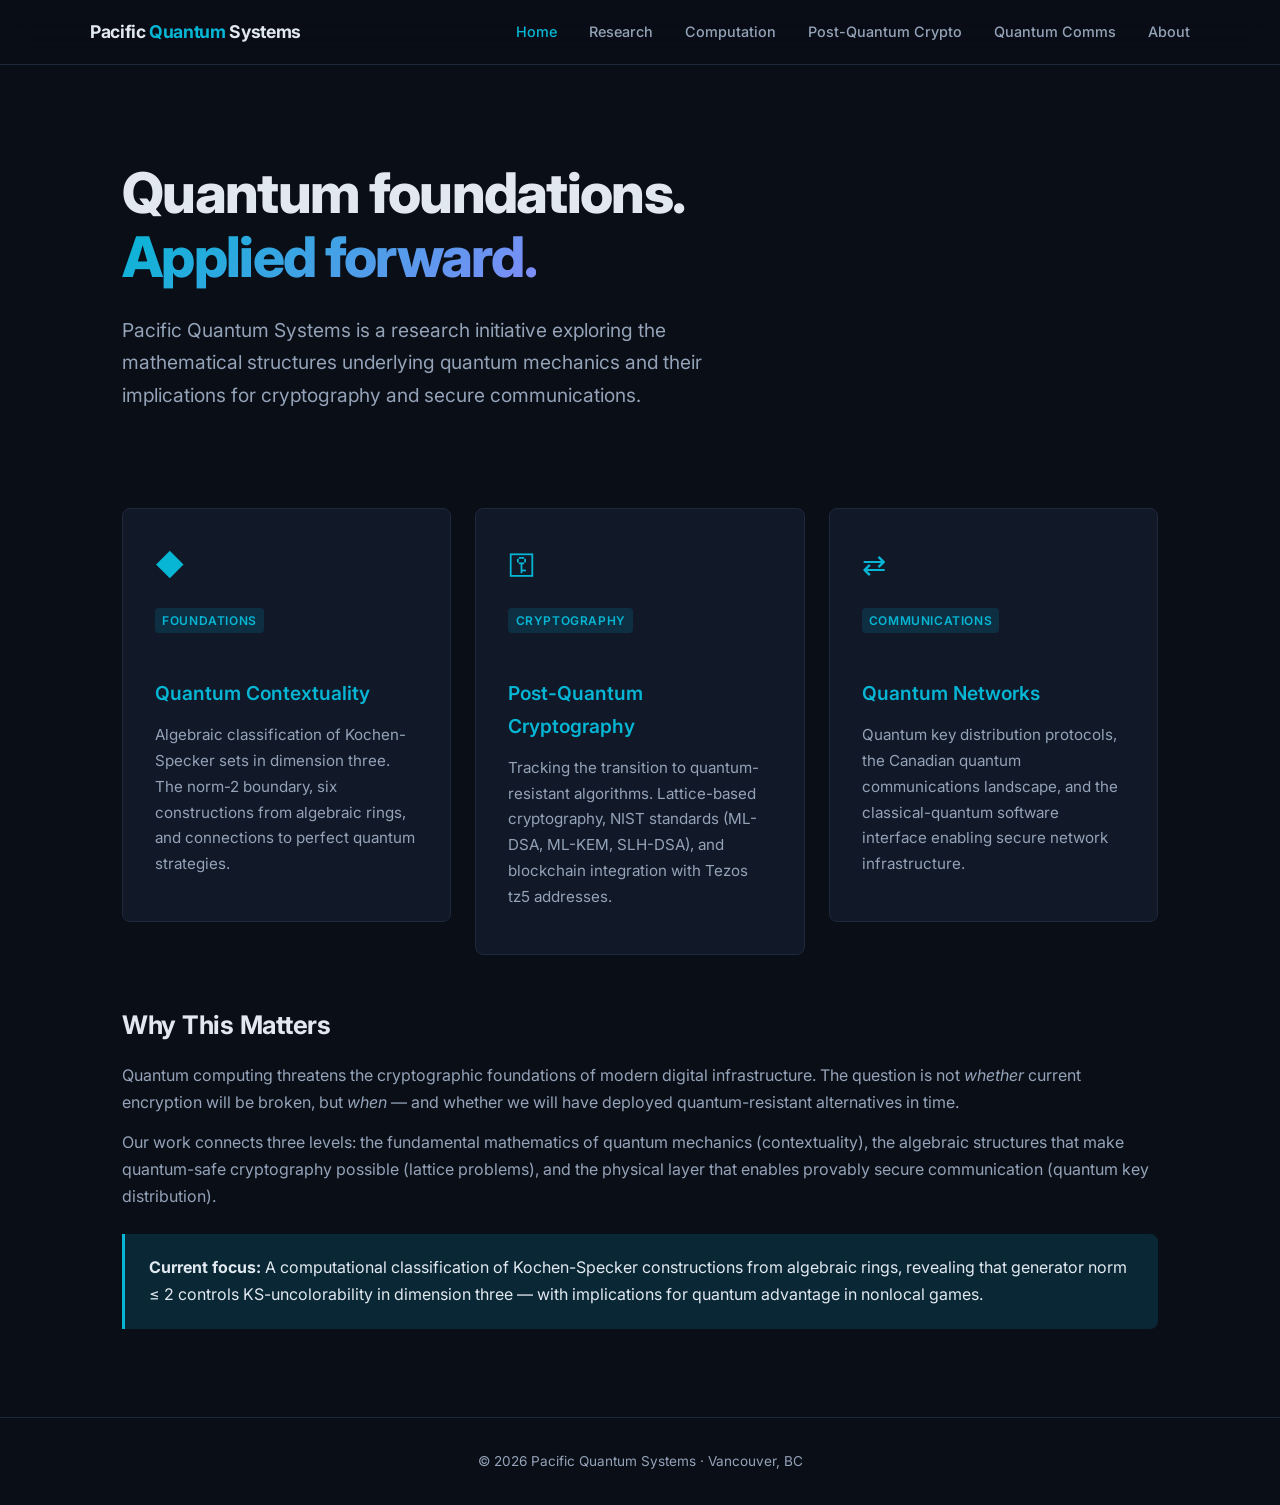
==== index.html @ 531f08da "Initial site: Pacific Quantum Systems" ====
<!DOCTYPE html>
<html lang="en">
<head>
  <meta charset="UTF-8">
  <meta name="viewport" content="width=device-width, initial-scale=1.0">
  <title>Pacific Quantum Systems</title>
  <meta name="description" content="Research at the intersection of quantum foundations, post-quantum cryptography, and quantum communications.">
  <link rel="preconnect" href="https://fonts.googleapis.com">
  <link href="https://fonts.googleapis.com/css2?family=Inter:wght@400;500;600;700;800&family=JetBrains+Mono:wght@400;500&display=swap" rel="stylesheet">
  <link rel="stylesheet" href="css/style.css">
</head>
<body>

<nav>
  <div class="nav-inner">
    <a href="index.html" class="logo">Pacific <span>Quantum</span> Systems</a>
    <button class="menu-toggle" onclick="document.querySelector('nav ul').classList.toggle('open')">&#9776;</button>
    <ul>
      <li><a href="index.html" class="active">Home</a></li>
      <li><a href="research.html">Research</a></li>
      <li><a href="computational.html">Computation</a></li>
      <li><a href="pqc.html">Post-Quantum Crypto</a></li>
      <li><a href="quantum-comms.html">Quantum Comms</a></li>
      <li><a href="about.html">About</a></li>
    </ul>
  </div>
</nav>

<section class="hero">
  <h1>Quantum foundations.<br><span class="highlight">Applied forward.</span></h1>
  <p class="subtitle">
    Pacific Quantum Systems is a research initiative exploring the mathematical
    structures underlying quantum mechanics and their implications for
    cryptography and secure communications.
  </p>
</section>

<div class="content">
  <div class="cards">

    <a href="research.html" class="pillar-link">
      <div class="card">
        <span class="icon">&#9670;</span>
        <span class="badge">Foundations</span>
        <h3>Quantum Contextuality</h3>
        <p>
          Algebraic classification of Kochen-Specker sets in dimension three.
          The norm-2 boundary, six constructions from algebraic rings, and
          connections to perfect quantum strategies.
        </p>
      </div>
    </a>

    <a href="pqc.html" class="pillar-link">
      <div class="card">
        <span class="icon">&#9919;</span>
        <span class="badge">Cryptography</span>
        <h3>Post-Quantum Cryptography</h3>
        <p>
          Tracking the transition to quantum-resistant algorithms. Lattice-based
          cryptography, NIST standards (ML-DSA, ML-KEM, SLH-DSA), and
          blockchain integration with Tezos tz5 addresses.
        </p>
      </div>
    </a>

    <a href="quantum-comms.html" class="pillar-link">
      <div class="card">
        <span class="icon">&#8644;</span>
        <span class="badge">Communications</span>
        <h3>Quantum Networks</h3>
        <p>
          Quantum key distribution protocols, the Canadian quantum
          communications landscape, and the classical-quantum software interface
          enabling secure network infrastructure.
        </p>
      </div>
    </a>

  </div>

  <h2>Why This Matters</h2>
  <p>
    Quantum computing threatens the cryptographic foundations of modern digital
    infrastructure. The question is not <em>whether</em> current encryption will
    be broken, but <em>when</em> &mdash; and whether we will have deployed
    quantum-resistant alternatives in time.
  </p>
  <p>
    Our work connects three levels: the fundamental mathematics of quantum
    mechanics (contextuality), the algebraic structures that make quantum-safe
    cryptography possible (lattice problems), and the physical layer that
    enables provably secure communication (quantum key distribution).
  </p>

  <div class="callout">
    <p>
      <strong>Current focus:</strong> A computational classification of
      Kochen-Specker constructions from algebraic rings, revealing that
      generator norm &le; 2 controls KS-uncolorability in dimension three
      &mdash; with implications for quantum advantage in nonlocal games.
    </p>
  </div>
</div>

<footer>
  <p>&copy; 2026 Pacific Quantum Systems &middot; Vancouver, BC</p>
</footer>

</body>
</html>
---- css/style.css ----
/* Pacific Quantum Systems — Clean Modern Design */

:root {
  --bg: #0a0e17;
  --bg-card: #111827;
  --bg-card-hover: #1a2332;
  --text: #e2e8f0;
  --text-muted: #94a3b8;
  --accent: #06b6d4;
  --accent-dim: rgba(6, 182, 212, 0.15);
  --accent-bright: #22d3ee;
  --border: #1e293b;
  --font: 'Inter', -apple-system, BlinkMacSystemFont, 'Segoe UI', sans-serif;
  --font-mono: 'JetBrains Mono', 'Fira Code', monospace;
  --max-width: 1100px;
  --radius: 8px;
}

*, *::before, *::after { box-sizing: border-box; margin: 0; padding: 0; }

html { scroll-behavior: smooth; }

body {
  font-family: var(--font);
  background: var(--bg);
  color: var(--text);
  line-height: 1.7;
  font-size: 16px;
  min-height: 100vh;
}

a { color: var(--accent); text-decoration: none; transition: color 0.2s; }
a:hover { color: var(--accent-bright); }

/* Navigation */
nav {
  position: sticky;
  top: 0;
  z-index: 100;
  background: rgba(10, 14, 23, 0.85);
  backdrop-filter: blur(16px);
  border-bottom: 1px solid var(--border);
  padding: 0 2rem;
}

nav .nav-inner {
  max-width: var(--max-width);
  margin: 0 auto;
  display: flex;
  align-items: center;
  justify-content: space-between;
  height: 64px;
}

nav .logo {
  font-size: 1.1rem;
  font-weight: 700;
  color: var(--text);
  letter-spacing: -0.02em;
}

nav .logo span { color: var(--accent); }

nav ul {
  list-style: none;
  display: flex;
  gap: 2rem;
}

nav ul a {
  color: var(--text-muted);
  font-size: 0.9rem;
  font-weight: 500;
  transition: color 0.2s;
}

nav ul a:hover,
nav ul a.active { color: var(--accent); }

/* Hamburger menu for mobile */
.menu-toggle { display: none; background: none; border: none; color: var(--text); font-size: 1.5rem; cursor: pointer; }

/* Hero */
.hero {
  max-width: var(--max-width);
  margin: 0 auto;
  padding: 6rem 2rem 4rem;
}

.hero h1 {
  font-size: clamp(2.2rem, 5vw, 3.5rem);
  font-weight: 800;
  line-height: 1.15;
  letter-spacing: -0.03em;
  margin-bottom: 1.5rem;
}

.hero h1 .highlight {
  background: linear-gradient(135deg, var(--accent), #818cf8);
  -webkit-background-clip: text;
  -webkit-text-fill-color: transparent;
  background-clip: text;
}

.hero .subtitle {
  font-size: 1.2rem;
  color: var(--text-muted);
  max-width: 640px;
  margin-bottom: 2rem;
}

/* Page header (inner pages) */
.page-header {
  max-width: var(--max-width);
  margin: 0 auto;
  padding: 4rem 2rem 2rem;
  border-bottom: 1px solid var(--border);
  margin-bottom: 3rem;
}

.page-header h1 {
  font-size: 2.2rem;
  font-weight: 800;
  letter-spacing: -0.02em;
  margin-bottom: 0.5rem;
}

.page-header p {
  color: var(--text-muted);
  font-size: 1.1rem;
}

/* Content */
.content {
  max-width: var(--max-width);
  margin: 0 auto;
  padding: 0 2rem 4rem;
}

/* Cards grid */
.cards {
  display: grid;
  grid-template-columns: repeat(auto-fit, minmax(300px, 1fr));
  gap: 1.5rem;
  margin-bottom: 3rem;
}

.card {
  background: var(--bg-card);
  border: 1px solid var(--border);
  border-radius: var(--radius);
  padding: 2rem;
  transition: background 0.2s, border-color 0.2s;
}

.card:hover {
  background: var(--bg-card-hover);
  border-color: var(--accent);
}

.card .icon {
  font-size: 1.8rem;
  margin-bottom: 1rem;
  display: block;
}

.card h3 {
  font-size: 1.15rem;
  font-weight: 700;
  margin-bottom: 0.5rem;
}

.card p {
  color: var(--text-muted);
  font-size: 0.95rem;
}

/* Pillar cards on home */
.pillar-link { display: block; }

/* Section headings */
.content h2 {
  font-size: 1.6rem;
  font-weight: 700;
  margin: 2.5rem 0 1rem;
  letter-spacing: -0.01em;
}

.content h3 {
  font-size: 1.2rem;
  font-weight: 600;
  margin: 2rem 0 0.75rem;
}

.content p, .content li {
  color: var(--text-muted);
  margin-bottom: 0.75rem;
}

.content ul, .content ol {
  padding-left: 1.5rem;
}

/* Tables */
table {
  width: 100%;
  border-collapse: collapse;
  margin: 1.5rem 0;
  font-size: 0.9rem;
}

th, td {
  text-align: left;
  padding: 0.75rem 1rem;
  border-bottom: 1px solid var(--border);
}

th {
  color: var(--accent);
  font-weight: 600;
  font-size: 0.85rem;
  text-transform: uppercase;
  letter-spacing: 0.05em;
}

td { color: var(--text-muted); }

/* Code / math */
code, .math {
  font-family: var(--font-mono);
  font-size: 0.9em;
  background: var(--accent-dim);
  padding: 0.15em 0.4em;
  border-radius: 4px;
  color: var(--accent-bright);
}

pre {
  background: var(--bg-card);
  border: 1px solid var(--border);
  border-radius: var(--radius);
  padding: 1.5rem;
  overflow-x: auto;
  margin: 1rem 0;
}

pre code { background: none; padding: 0; }

/* Callout boxes */
.callout {
  background: var(--accent-dim);
  border-left: 3px solid var(--accent);
  border-radius: 0 var(--radius) var(--radius) 0;
  padding: 1.25rem 1.5rem;
  margin: 1.5rem 0;
}

.callout p { color: var(--text); margin-bottom: 0; }

/* Badge */
.badge {
  display: inline-block;
  font-size: 0.75rem;
  font-weight: 600;
  text-transform: uppercase;
  letter-spacing: 0.05em;
  background: var(--accent-dim);
  color: var(--accent);
  padding: 0.2em 0.6em;
  border-radius: 4px;
  margin-bottom: 0.75rem;
}

/* Footer */
footer {
  border-top: 1px solid var(--border);
  padding: 2rem;
  text-align: center;
  color: var(--text-muted);
  font-size: 0.85rem;
}

footer a { color: var(--text-muted); }
footer a:hover { color: var(--accent); }

/* Responsive */
@media (max-width: 768px) {
  nav ul { display: none; }
  .menu-toggle { display: block; }
  nav ul.open {
    display: flex;
    flex-direction: column;
    position: absolute;
    top: 64px;
    left: 0;
    right: 0;
    background: var(--bg);
    border-bottom: 1px solid var(--border);
    padding: 1rem 2rem;
    gap: 1rem;
  }
  .hero { padding: 4rem 1.5rem 3rem; }
  .content { padding: 0 1.5rem 3rem; }
  .cards { grid-template-columns: 1fr; }
}
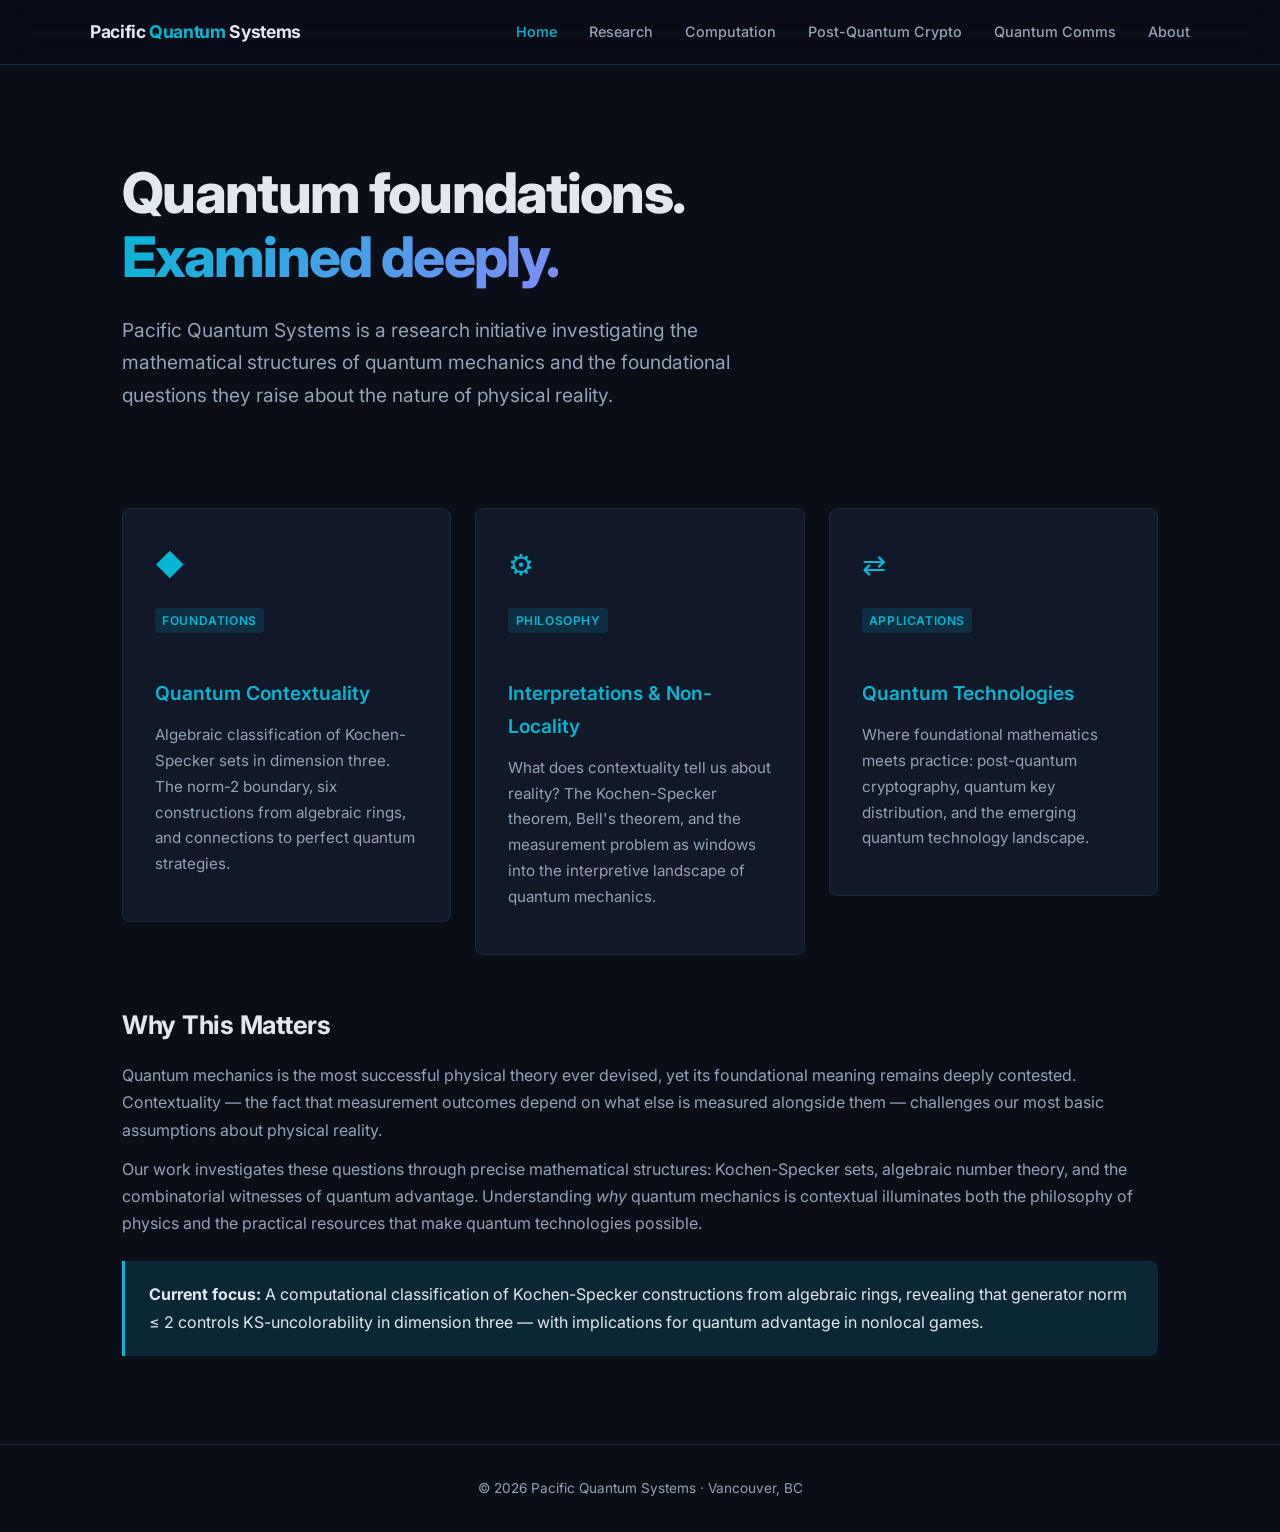
==== commit 973a7288: "Reframe site: foundations and philosophy focus, demote crypto/comms" ====
--- a/index.html
+++ b/index.html
@@ -4,7 +4,12 @@
   <meta charset="UTF-8">
   <meta name="viewport" content="width=device-width, initial-scale=1.0">
   <title>Pacific Quantum Systems</title>
-  <meta name="description" content="Research at the intersection of quantum foundations, post-quantum cryptography, and quantum communications.">
+  <meta name="description" content="Research in quantum foundations, contextuality, and the interpretive questions at the heart of quantum mechanics.">
+  <meta property="og:title" content="Pacific Quantum Systems">
+  <meta property="og:description" content="Research initiative investigating quantum foundations, contextuality, and the philosophy of quantum mechanics.">
+  <meta property="og:type" content="website">
+  <meta property="og:url" content="https://pacific-quantum-systems.com/">
+  <meta name="twitter:card" content="summary">
   <link rel="preconnect" href="https://fonts.googleapis.com">
   <link href="https://fonts.googleapis.com/css2?family=Inter:wght@400;500;600;700;800&family=JetBrains+Mono:wght@400;500&display=swap" rel="stylesheet">
   <link rel="stylesheet" href="css/style.css">
@@ -27,11 +32,11 @@
 </nav>
 
 <section class="hero">
-  <h1>Quantum foundations.<br><span class="highlight">Applied forward.</span></h1>
+  <h1>Quantum foundations.<br><span class="highlight">Examined deeply.</span></h1>
   <p class="subtitle">
-    Pacific Quantum Systems is a research initiative exploring the mathematical
-    structures underlying quantum mechanics and their implications for
-    cryptography and secure communications.
+    Pacific Quantum Systems is a research initiative investigating the
+    mathematical structures of quantum mechanics and the foundational
+    questions they raise about the nature of physical reality.
   </p>
 </section>
 
@@ -51,28 +56,28 @@
       </div>
     </a>
 
-    <a href="pqc.html" class="pillar-link">
+    <a href="research.html#connection-to-quantum-advantage" class="pillar-link">
       <div class="card">
-        <span class="icon">&#9919;</span>
-        <span class="badge">Cryptography</span>
-        <h3>Post-Quantum Cryptography</h3>
+        <span class="icon">&#9881;</span>
+        <span class="badge">Philosophy</span>
+        <h3>Interpretations &amp; Non-Locality</h3>
         <p>
-          Tracking the transition to quantum-resistant algorithms. Lattice-based
-          cryptography, NIST standards (ML-DSA, ML-KEM, SLH-DSA), and
-          blockchain integration with Tezos tz5 addresses.
+          What does contextuality tell us about reality? The Kochen-Specker
+          theorem, Bell's theorem, and the measurement problem as windows
+          into the interpretive landscape of quantum mechanics.
         </p>
       </div>
     </a>
 
-    <a href="quantum-comms.html" class="pillar-link">
+    <a href="pqc.html" class="pillar-link">
       <div class="card">
         <span class="icon">&#8644;</span>
-        <span class="badge">Communications</span>
-        <h3>Quantum Networks</h3>
+        <span class="badge">Applications</span>
+        <h3>Quantum Technologies</h3>
         <p>
-          Quantum key distribution protocols, the Canadian quantum
-          communications landscape, and the classical-quantum software interface
-          enabling secure network infrastructure.
+          Where foundational mathematics meets practice: post-quantum
+          cryptography, quantum key distribution, and the emerging
+          quantum technology landscape.
         </p>
       </div>
     </a>
@@ -81,16 +86,17 @@
 
   <h2>Why This Matters</h2>
   <p>
-    Quantum computing threatens the cryptographic foundations of modern digital
-    infrastructure. The question is not <em>whether</em> current encryption will
-    be broken, but <em>when</em> &mdash; and whether we will have deployed
-    quantum-resistant alternatives in time.
+    Quantum mechanics is the most successful physical theory ever devised, yet
+    its foundational meaning remains deeply contested. Contextuality &mdash; the
+    fact that measurement outcomes depend on what else is measured alongside them
+    &mdash; challenges our most basic assumptions about physical reality.
   </p>
   <p>
-    Our work connects three levels: the fundamental mathematics of quantum
-    mechanics (contextuality), the algebraic structures that make quantum-safe
-    cryptography possible (lattice problems), and the physical layer that
-    enables provably secure communication (quantum key distribution).
+    Our work investigates these questions through precise mathematical
+    structures: Kochen-Specker sets, algebraic number theory, and the
+    combinatorial witnesses of quantum advantage. Understanding <em>why</em>
+    quantum mechanics is contextual illuminates both the philosophy of physics
+    and the practical resources that make quantum technologies possible.
   </p>
 
   <div class="callout">
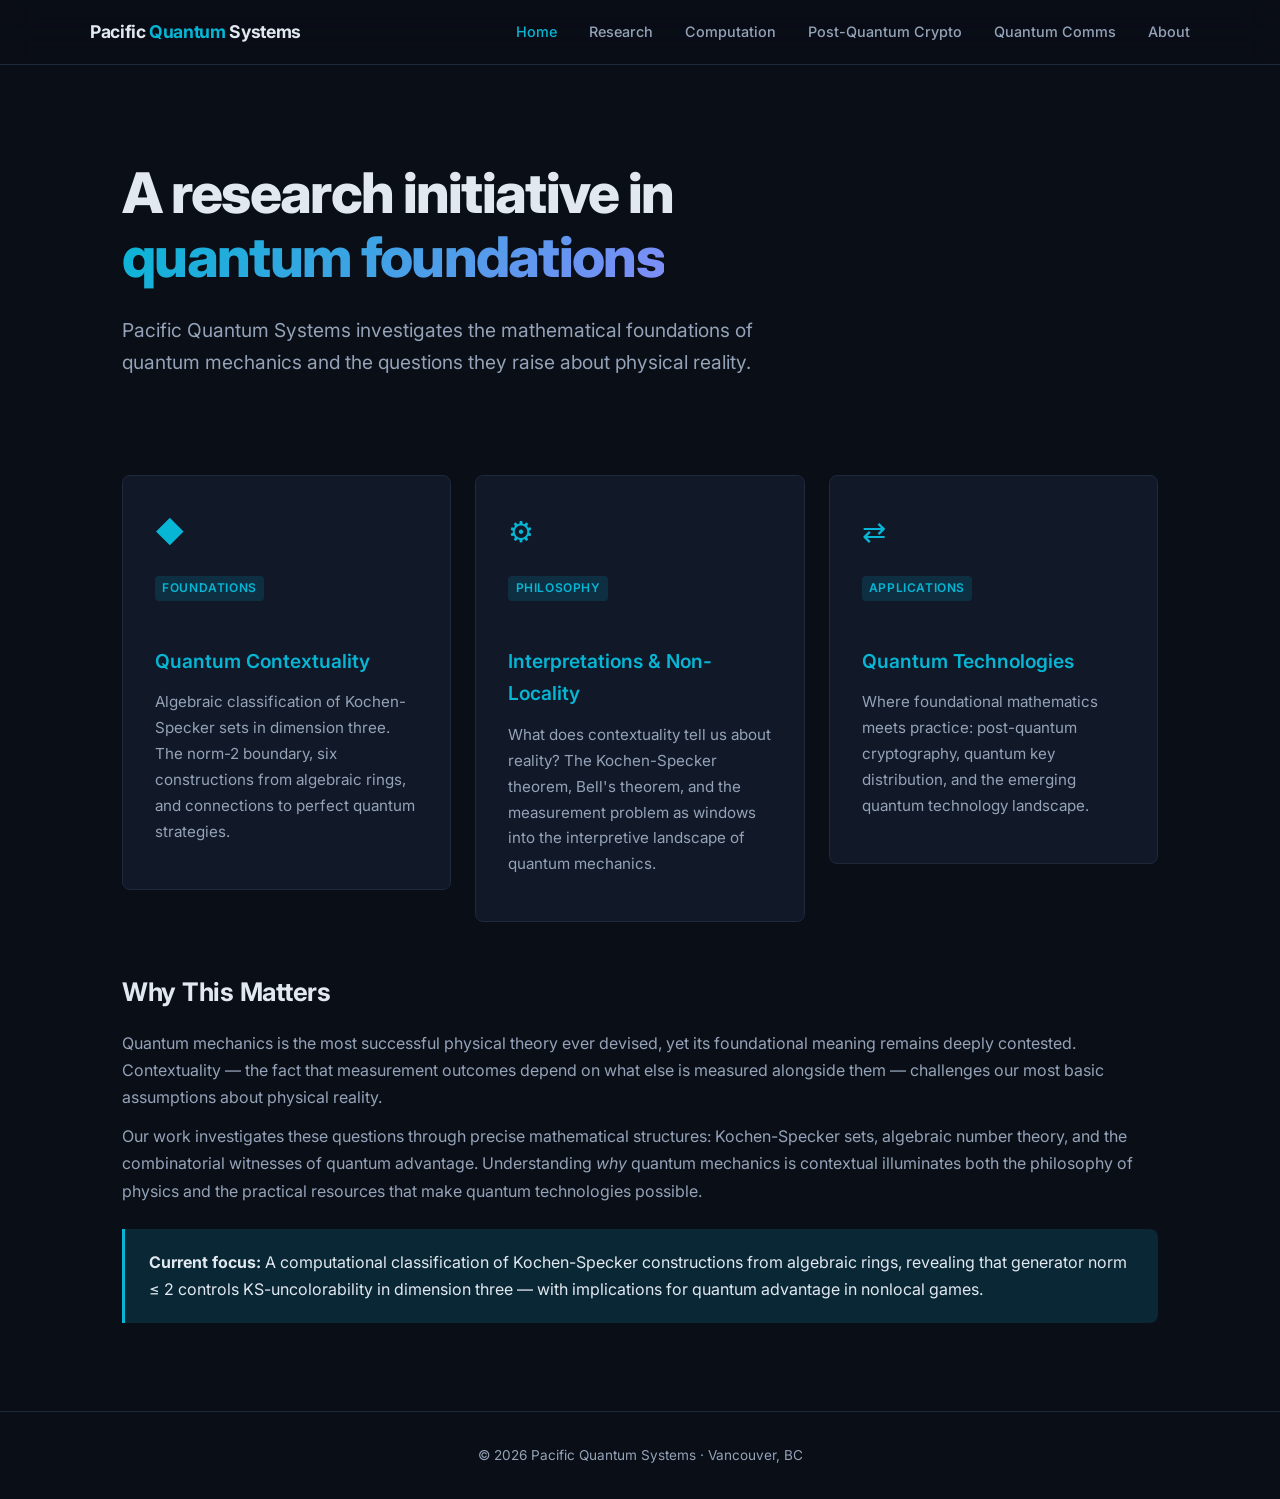
==== commit 4d832a3f: "Update hero text: research initiative in quantum foundations" ====
--- a/index.html
+++ b/index.html
@@ -32,11 +32,10 @@
 </nav>
 
 <section class="hero">
-  <h1>Quantum foundations.<br><span class="highlight">Examined deeply.</span></h1>
+  <h1>A research initiative in<br><span class="highlight">quantum foundations</span></h1>
   <p class="subtitle">
-    Pacific Quantum Systems is a research initiative investigating the
-    mathematical structures of quantum mechanics and the foundational
-    questions they raise about the nature of physical reality.
+    Pacific Quantum Systems investigates the mathematical foundations of
+    quantum mechanics and the questions they raise about physical reality.
   </p>
 </section>
 
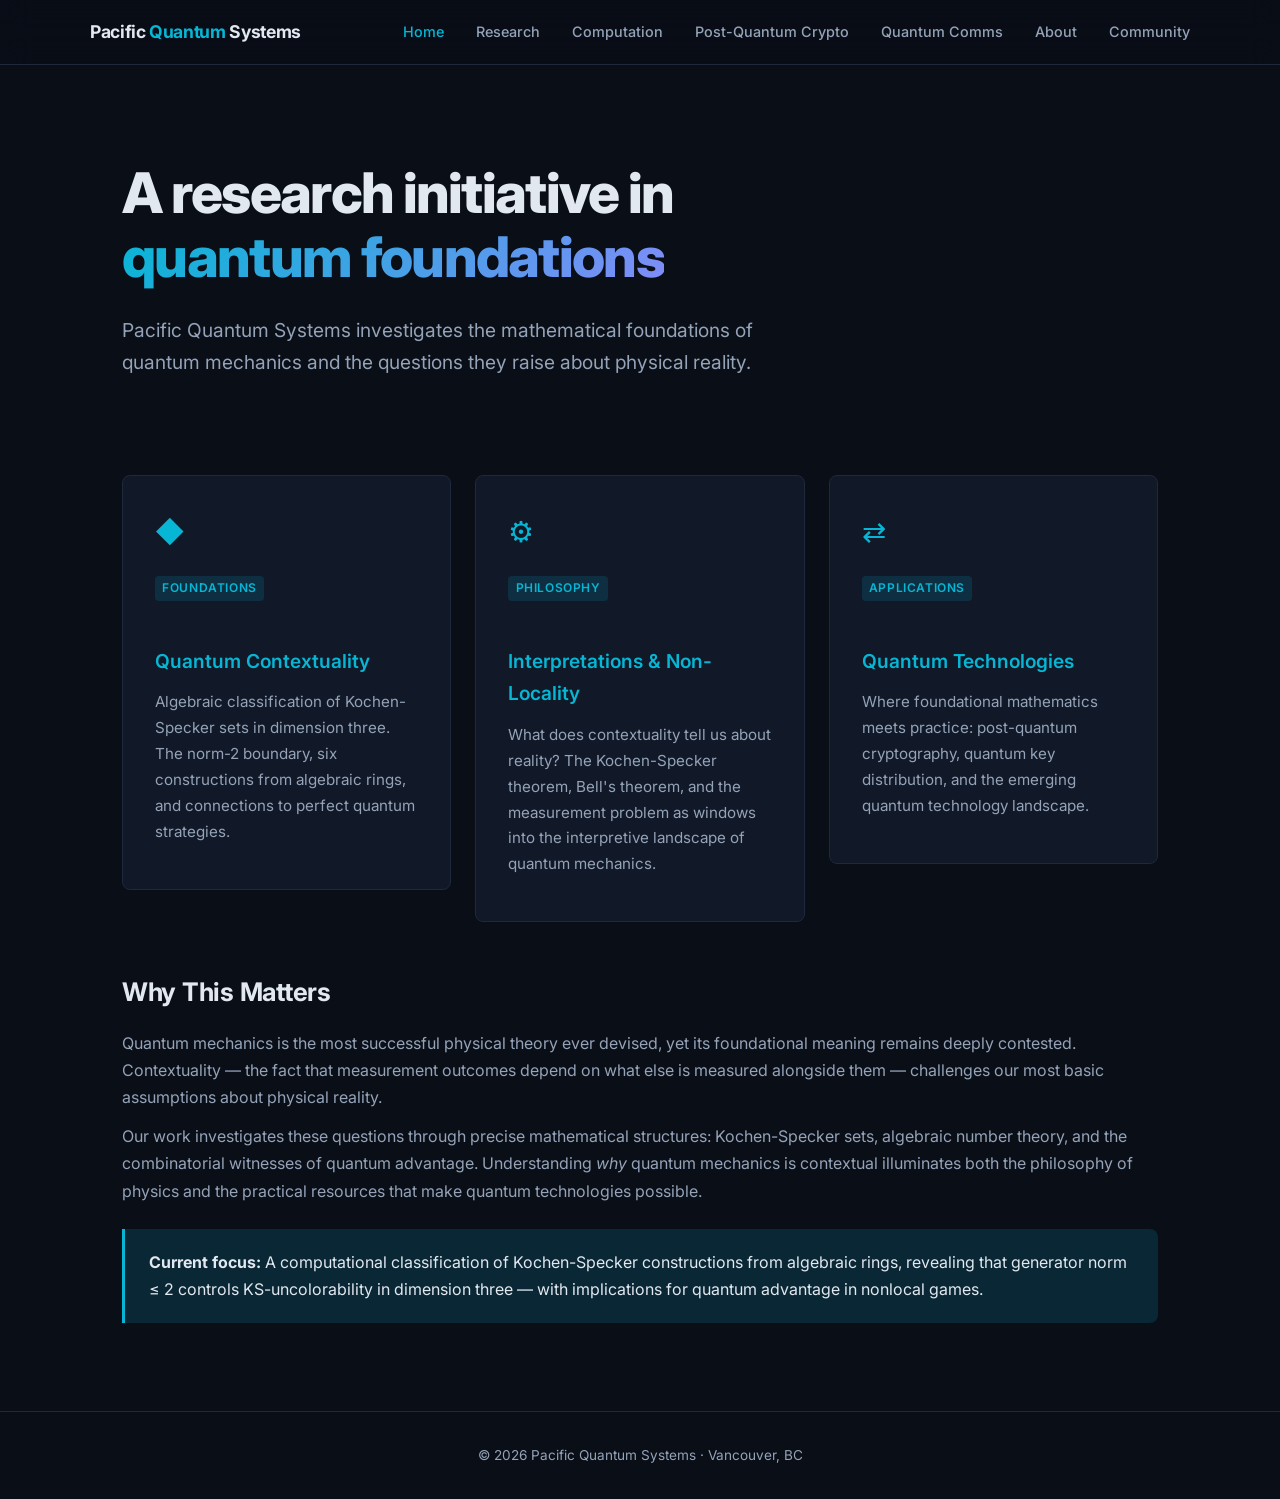
==== commit 133dcdbb: "Add Community page: related organizations, researchers, and resources" ====
--- a/index.html
+++ b/index.html
@@ -27,6 +27,7 @@
       <li><a href="pqc.html">Post-Quantum Crypto</a></li>
       <li><a href="quantum-comms.html">Quantum Comms</a></li>
       <li><a href="about.html">About</a></li>
+      <li><a href="community.html">Community</a></li>
     </ul>
   </div>
 </nav>
